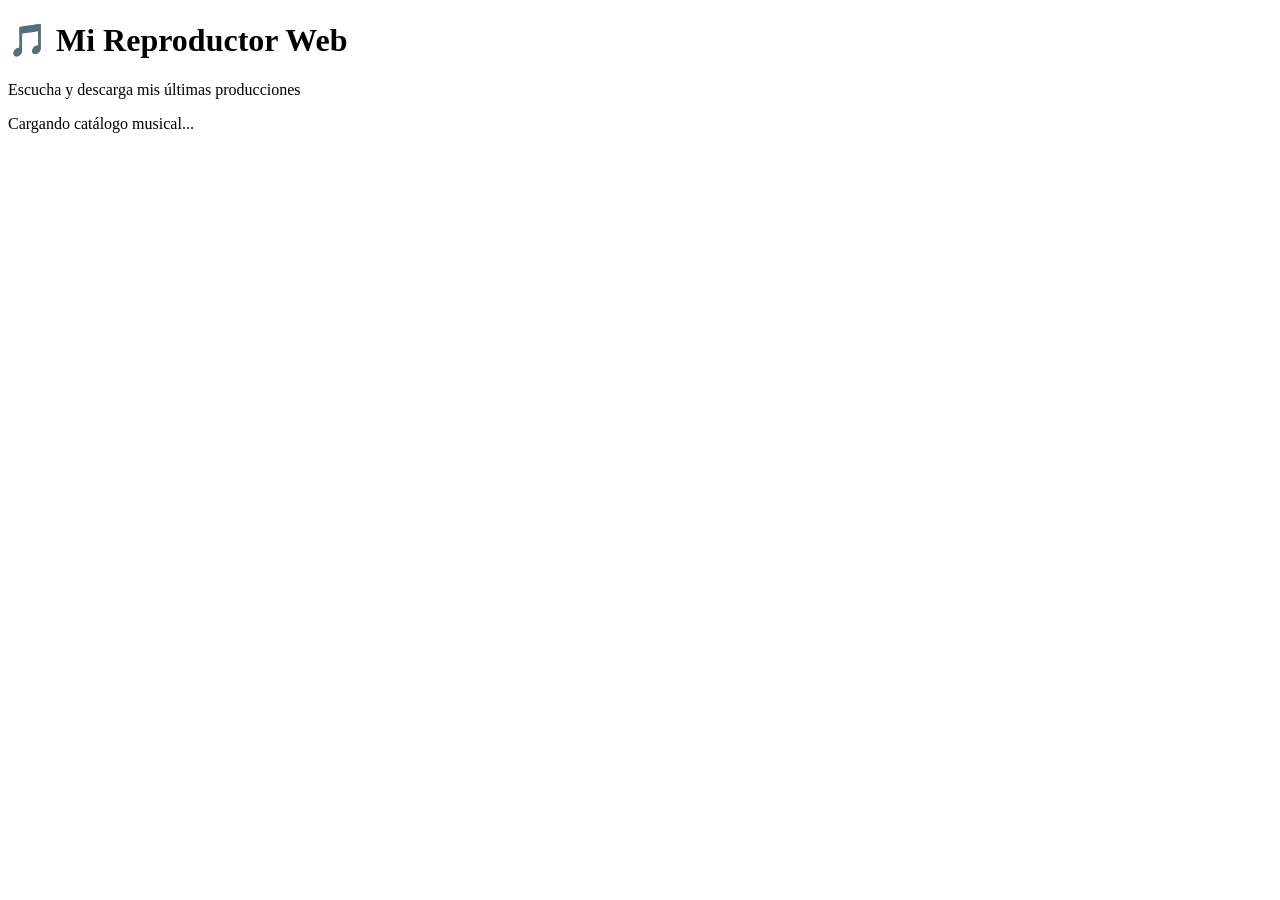
==== index.html @ c8b9e61f "Add initial HTML structure for music library" ====
<!DOCTYPE html>
<html lang="es">
<head>
    <meta charset="UTF-8">
    <meta name="viewport" content="width=device-width, initial-scale=1.0">
    <title>Mi Biblioteca Musical</title>
    <!-- Enlace al archivo CSS -->
    <link rel="stylesheet" href="style.css">
</head>
<body>

    <header>
        <h1>🎵 Mi Reproductor Web</h1>
        <p>Escucha y descarga mis últimas producciones</p>
    </header>

    <main>
        <!-- Aquí es donde el archivo JS meterá las canciones automáticamente -->
        <div id="lista-canciones" class="contenedor-canciones">
            <p class="cargando">Cargando catálogo musical...</p>
        </div>
    </main>

    <!-- Enlace al archivo Javascript -->
    <script src="script.js"></script>
</body>
</html>
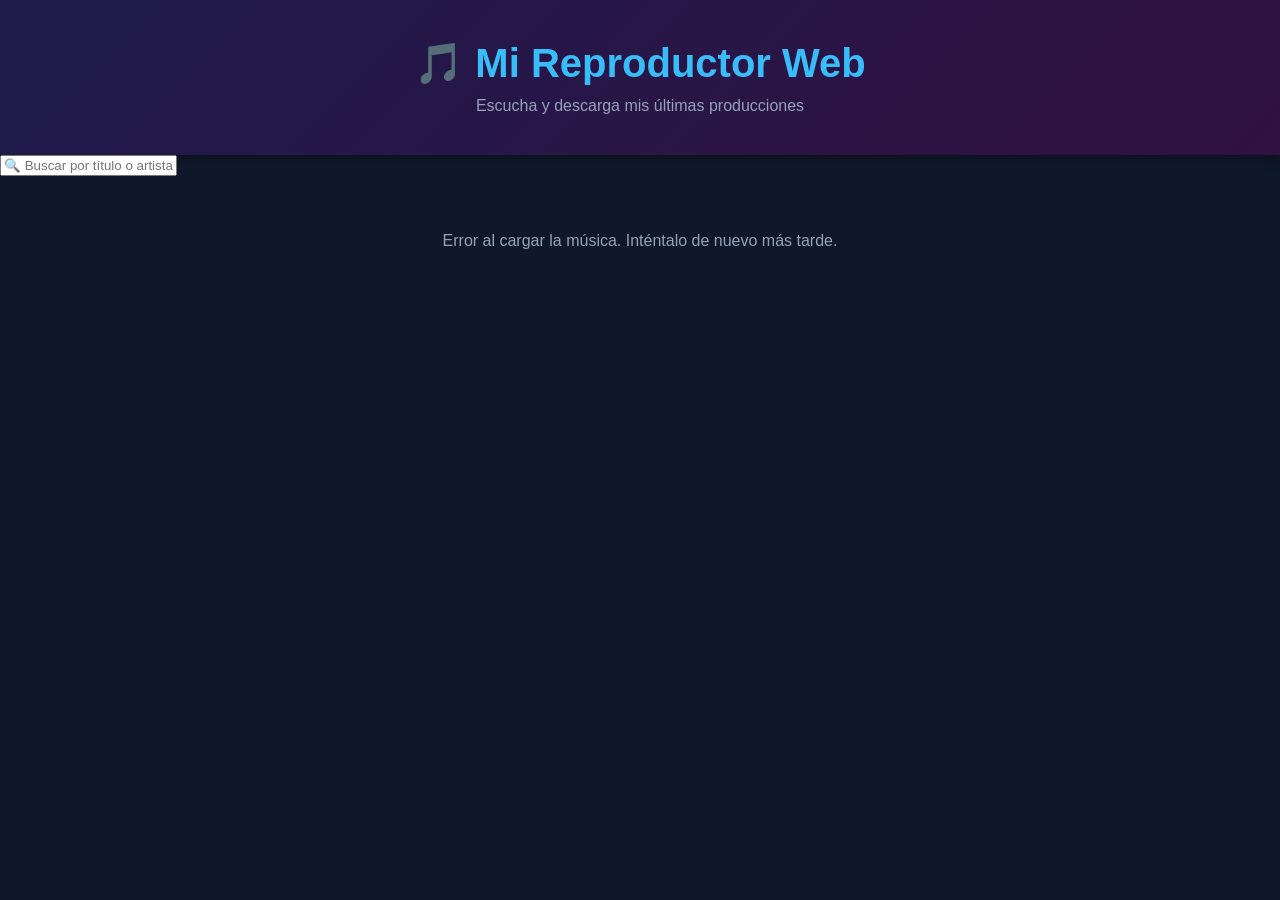
==== commit 24f3bc32: "Add search bar section to index.html" ====
--- a/index.html
+++ b/index.html
@@ -4,7 +4,6 @@
     <meta charset="UTF-8">
     <meta name="viewport" content="width=device-width, initial-scale=1.0">
     <title>Mi Biblioteca Musical</title>
-    <!-- Enlace al archivo CSS -->
     <link rel="stylesheet" href="style.css">
 </head>
 <body>
@@ -15,14 +14,16 @@
     </header>
 
     <main>
-        <!-- Aquí es donde el archivo JS meterá las canciones automáticamente -->
+        <!-- SECCIÓN NUEVA: Barra de búsqueda -->
+        <div class="contenedor-buscador">
+            <input type="text" id="buscador" placeholder="🔍 Buscar por título o artista...">
+        </div>
+
         <div id="lista-canciones" class="contenedor-canciones">
             <p class="cargando">Cargando catálogo musical...</p>
         </div>
     </main>
 
-    <!-- Enlace al archivo Javascript -->
     <script src="script.js"></script>
 </body>
 </html>
-
--- a/style.css
+++ b/style.css
@@ -0,0 +1,109 @@
+/* Configuración General */
+body {
+    font-family: 'Segoe UI', Tahoma, Geneva, Verdana, sans-serif;
+    background-color: #0f172a;
+    color: #f8fafc;
+    margin: 0;
+    padding: 0;
+}
+
+header {
+    text-align: center;
+    padding: 40px 20px;
+    background: linear-gradient(135deg, #1e1b4b 0%, #311042 100%);
+    box-shadow: 0 4px 10px rgba(0, 0, 0, 0.3);
+}
+
+header h1 {
+    margin: 0;
+    font-size: 2.5rem;
+    color: #38bdf8;
+}
+
+header p {
+    margin: 10px 0 0 0;
+    color: #94a3b8;
+}
+
+.contenedor-canciones {
+    max-width: 800px;
+    margin: 40px auto;
+    padding: 0 20px;
+    display: flex;
+    flex-direction: column;
+    gap: 20px;
+}
+
+/* Tarjeta de cada canción */
+.tarjeta-cancion {
+    background-color: #1e293b;
+    border-radius: 12px;
+    padding: 20px;
+    display: flex;
+    flex-direction: column;
+    gap: 15px;
+    box-shadow: 0 4px 6px -1px rgba(0, 0, 0, 0.1);
+    transition: transform 0.2s;
+}
+
+.tarjeta-cancion:hover {
+    transform: translateY(-2px);
+    background-color: #334155;
+}
+
+.info-cancion {
+    display: flex;
+    justify-content: space-between;
+    align-items: center;
+}
+
+.detalles {
+    display: flex;
+    flex-direction: column;
+}
+
+.titulo {
+    font-size: 1.25rem;
+    font-weight: bold;
+    color: #f1f5f9;
+}
+
+.artista {
+    font-size: 0.95rem;
+    color: #38bdf8;
+}
+
+.duracion {
+    font-size: 0.85rem;
+    background-color: #0f172a;
+    padding: 4px 8px;
+    border-radius: 6px;
+    color: #94a3b8;
+}
+
+/* Reproductor y botón */
+audio {
+    width: 100%;
+    border-radius: 8px;
+}
+
+.btn-descargar {
+    display: inline-block;
+    text-align: center;
+    background-color: #10b981;
+    color: white;
+    padding: 10px 16px;
+    border-radius: 8px;
+    text-decoration: none;
+    font-weight: 6px;
+    transition: background 0.2s;
+}
+
+.btn-descargar:hover {
+    background-color: #059669;
+}
+
+.cargando {
+    text-align: center;
+    color: #94a3b8;
+}
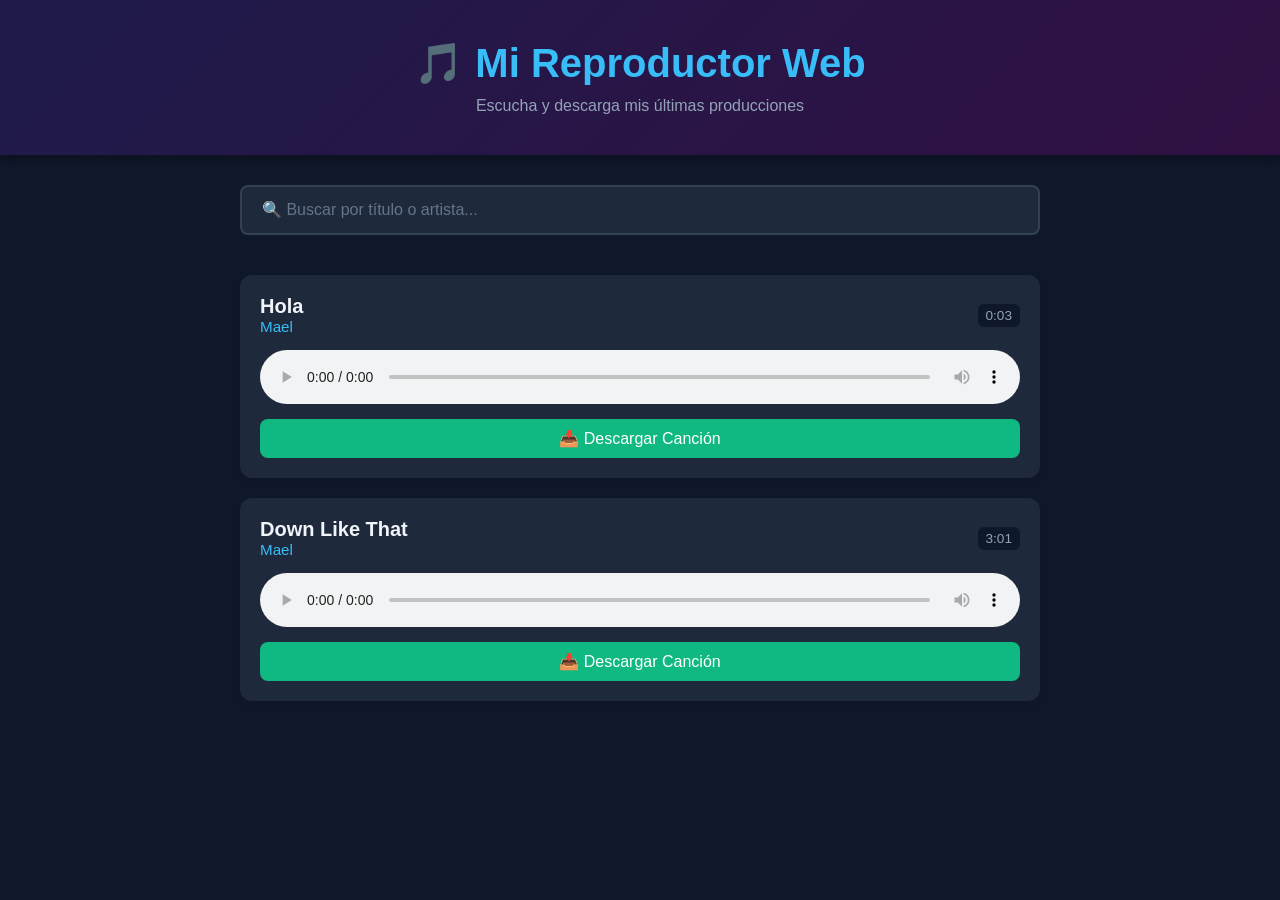
==== commit 7dde04c5: "Implement PWA features in index.html Added PWA support with service worker registration and install " ====
--- a/index.html
+++ b/index.html
@@ -1,6 +1,18 @@
 <!DOCTYPE html>
 <html lang="es">
 <head>
+    <!-- ── PWA ────────────────────────────────────────── -->
+<link rel="manifest" href="/mis-canciones/manifest.json" />
+<meta name="theme-color" content="#1a1035" />
+<meta name="mobile-web-app-capable" content="yes" />
+<meta name="apple-mobile-web-app-capable" content="yes" />
+<meta name="apple-mobile-web-app-status-bar-style" content="black-translucent" />
+<meta name="apple-mobile-web-app-title" content="MiBiblioteca" />
+
+<!-- Iconos para iOS (no lee el manifest) -->
+<link rel="apple-touch-icon" sizes="152x152" href="/mis-canciones/icons/icon-152.png" />
+<link rel="apple-touch-icon" sizes="192x192" href="/mis-canciones/icons/icon-192.png" />
+<!-- ─────────────────────────────────────────────── -->
     <meta charset="UTF-8">
     <meta name="viewport" content="width=device-width, initial-scale=1.0">
     <title>Mi Biblioteca Musical</title>
@@ -25,5 +37,42 @@
     </main>
 
     <script src="script.js"></script>
+    <!-- ── Service Worker ─────────────────────────────── -->
+<script>
+  if ('serviceWorker' in navigator) {
+    window.addEventListener('load', () => {
+      navigator.serviceWorker
+        .register('/mis-canciones/sw.js', { scope: '/mis-canciones/' })
+        .then(reg => console.log('[PWA] SW registrado:', reg.scope))
+        .catch(err => console.error('[PWA] Error SW:', err));
+    });
+  }
+</script>
+<!-- ─────────────────────────────────────────────── -->
+    <!-- En el HTML, donde quieras el botón -->
+<button id="btn-instalar" style="display:none">📲 Instalar app</button>
+
+<script>
+  let deferredPrompt;
+
+  window.addEventListener('beforeinstallprompt', (e) => {
+    e.preventDefault();
+    deferredPrompt = e;
+    document.getElementById('btn-instalar').style.display = 'block';
+  });
+
+  document.getElementById('btn-instalar').addEventListener('click', async () => {
+    if (!deferredPrompt) return;
+    deferredPrompt.prompt();
+    const { outcome } = await deferredPrompt.userChoice;
+    console.log('[PWA] Instalación:', outcome);
+    deferredPrompt = null;
+    document.getElementById('btn-instalar').style.display = 'none';
+  });
+
+  window.addEventListener('appinstalled', () => {
+    console.log('[PWA] App instalada ✅');
+  });
+</script>
 </body>
 </html>
--- a/style.css
+++ b/style.css
@@ -107,3 +107,31 @@
     text-align: center;
     color: #94a3b8;
 }
+/* Estilos para el Buscador */
+.contenedor-buscador {
+    max-width: 800px;
+    margin: 30px auto 0 auto;
+    padding: 0 20px;
+}
+
+#buscador {
+    width: 100%;
+    padding: 14px 20px;
+    font-size: 1rem;
+    background-color: #1e293b;
+    border: 2px solid #334155;
+    border-radius: 8px;
+    color: #f8fafc;
+    box-sizing: border-box;
+    transition: border-color 0.2s, box-shadow 0.2s;
+}
+
+#buscador:focus {
+    outline: none;
+    border-color: #38bdf8;
+    box-shadow: 0 0 0 4px rgba(56, 189, 248, 0.15);
+}
+
+#buscador::placeholder {
+    color: #64748b;
+}
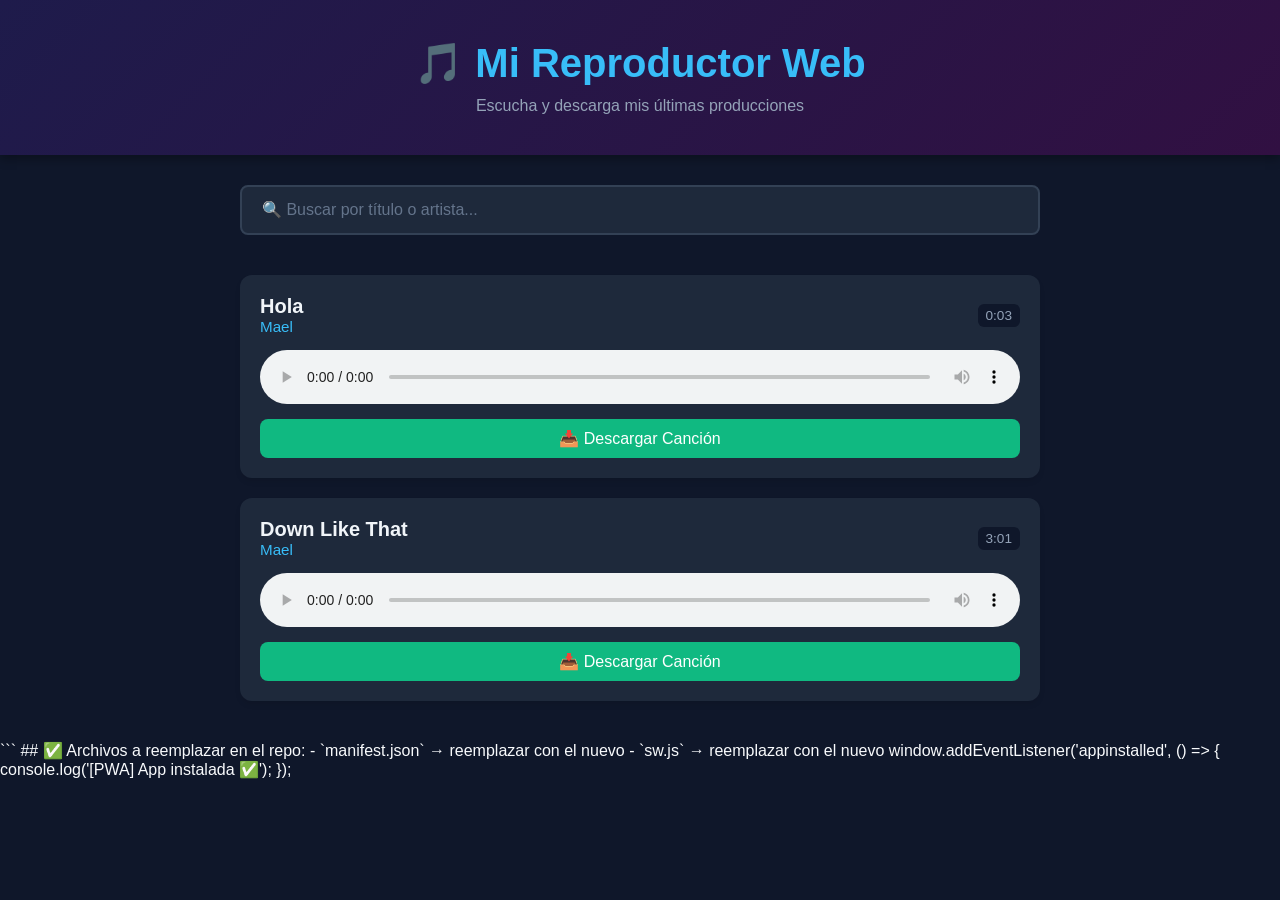
==== commit 9286dd7e: "Integrate PWA features into index.html Added PWA setup instructions and script for service worker re" ====
--- a/index.html
+++ b/index.html
@@ -69,6 +69,39 @@
     deferredPrompt = null;
     document.getElementById('btn-instalar').style.display = 'none';
   });
+# 📋 Código para `index.html` — versión final
+
+## 1️⃣ Pega esto dentro del `<head>`:
+
+```html
+<!-- PWA -->
+<link rel="manifest" href="/mis-canciones/manifest.json" />
+<meta name="theme-color" content="#1a1035" />
+<meta name="mobile-web-app-capable" content="yes" />
+<meta name="apple-mobile-web-app-capable" content="yes" />
+<meta name="apple-mobile-web-app-status-bar-style" content="black-translucent" />
+<meta name="apple-mobile-web-app-title" content="MiBiblioteca" />
+<link rel="apple-touch-icon" href="/mis-canciones/icon-192.png" />
+```
+
+## 2️⃣ Pega esto antes del `</body>`:
+
+```html
+<script>
+  if ('serviceWorker' in navigator) {
+    window.addEventListener('load', () => {
+      navigator.serviceWorker
+        .register('/mis-canciones/sw.js', { scope: '/mis-canciones/' })
+        .then(r => console.log('[PWA] SW OK:', r.scope))
+        .catch(e => console.error('[PWA] Error:', e));
+    });
+  }
+</script>
+```
+
+## ✅ Archivos a reemplazar en el repo:
+- `manifest.json` → reemplazar con el nuevo
+- `sw.js` → reemplazar con el nuevo
 
   window.addEventListener('appinstalled', () => {
     console.log('[PWA] App instalada ✅');
